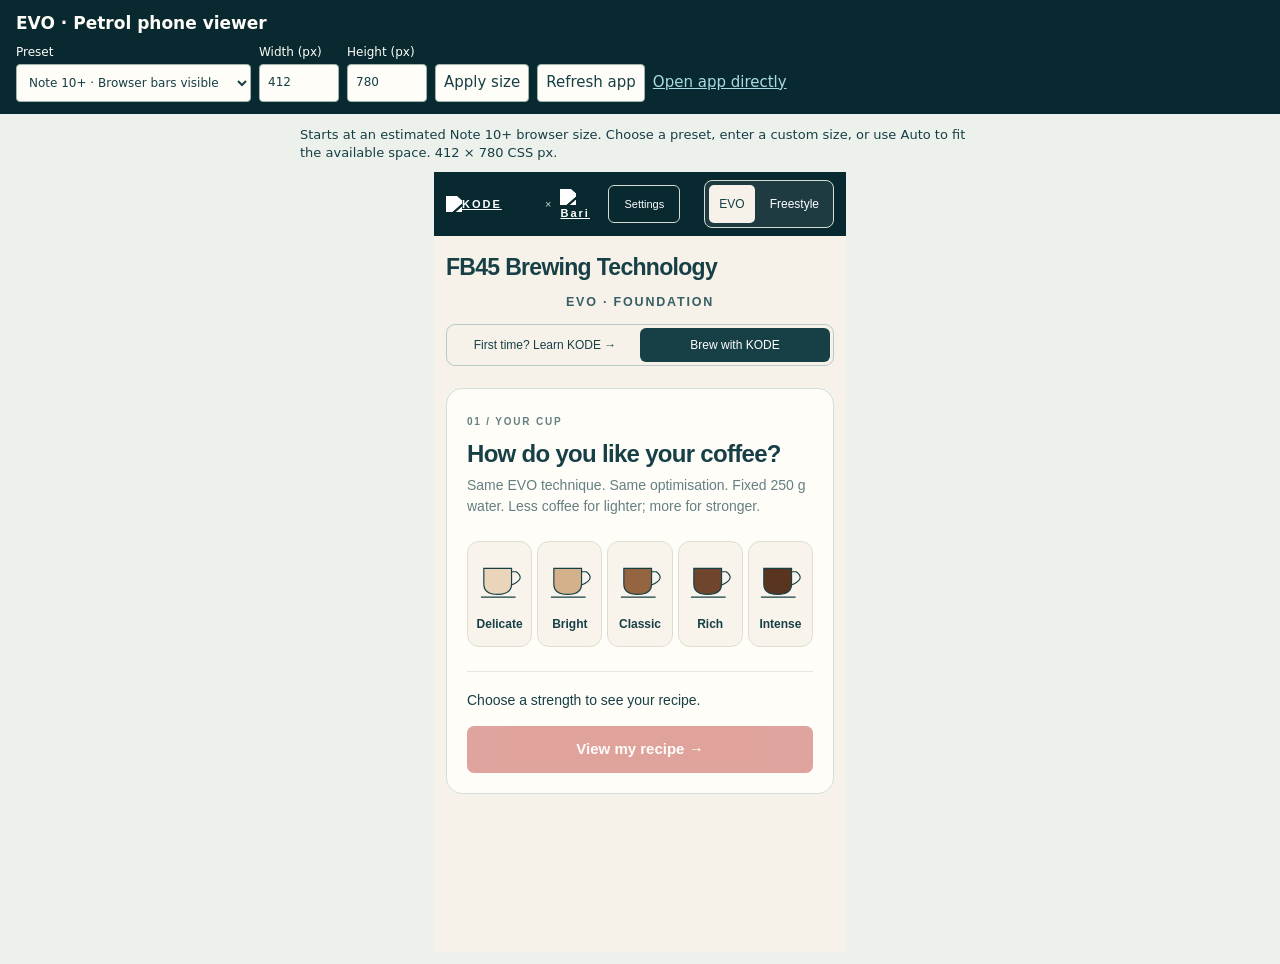
==== petrol-mobile.html @ 860b9251 "Add a Note 10+ phone viewer for the EVO Petrol Preview" ====
<!doctype html>
<html lang="en">
<meta charset="utf-8">
<meta name="viewport" content="width=device-width,initial-scale=1">
<title>EVO · Petrol phone viewer</title>
<style>
*{box-sizing:border-box}body{margin:0;background:#edf1eb;color:#173f46;font:15px/1.4 system-ui,sans-serif}
header{position:sticky;top:0;z-index:1;background:#08292f;color:#fffdf7;padding:12px 16px}
h1{font-size:17px;margin:0 0 8px}form{display:flex;gap:8px;align-items:end;flex-wrap:wrap}
label{display:grid;gap:3px;font-size:12px}input,button,select{font:inherit;min-height:38px;padding:5px 8px;border:1px solid #9fb4ac;border-radius:4px;color:#173f46;background:#fffdf7}
header a{color:#a9dbe5;padding-block:9px}input{width:80px}button{cursor:pointer}main{padding:12px}
p{max-width:680px;margin:0 auto 10px;font-size:13px}
#stage{margin:auto;position:relative}iframe{display:block;position:absolute;inset:0;border:0;background:white;transform-origin:top left}
</style>
<header>
<h1>EVO · Petrol phone viewer</h1>
<form>
<label>Preset<select id="preset"><option value="auto">Auto · Fit available screen</option><option value="412,780" selected>Note 10+ · Browser bars visible</option><option value="412,869">Note 10+ · Full height reference</option><option value="412,720">Note 10+ · Shorter browser view</option><option value="360,740">Smaller Android browser</option><option value="custom">Custom size</option></select></label>
<label>Width (px)<input id="width" type="number" min="280" max="1600" value="412" required></label>
<label>Height (px)<input id="height" type="number" min="360" max="1600" value="780" required></label>
<button type="submit">Apply size</button><button id="refresh" type="button">Refresh app</button><a href="petrol-preview.html?viewer=1">Open app directly</a>
</form>
</header>
<main>
<p>Starts at an estimated Note 10+ browser size. Choose a preset, enter a custom size, or use Auto to fit the available space. <span id="status" aria-live="polite"></span></p>
<div id="stage"><iframe title="Live EVO Petrol Preview" src="petrol-preview.html?viewer=1"></iframe></div>
</main>
<script>
const form=document.querySelector('form'), preset=document.querySelector('#preset');
const width=document.querySelector('#width'), height=document.querySelector('#height');
const stage=document.querySelector('#stage'), app=stage.querySelector('iframe');
const main=document.querySelector('main'), header=document.querySelector('header');
const status=document.querySelector('#status');
let viewWidth=412, viewHeight=780;
function render(){
 const availableWidth=Math.max(1,main.clientWidth-24);
 if(preset.value==='auto'){
  viewWidth=availableWidth;
  viewHeight=Math.max(1,Math.floor((window.visualViewport?.height??window.innerHeight)-header.offsetHeight-status.parentElement.offsetHeight-34));
  width.value=viewWidth;
  height.value=viewHeight;
 }
 const scale=Math.min(1,availableWidth/viewWidth);
 stage.style.width=viewWidth*scale+'px';
 stage.style.height=viewHeight*scale+'px';
 app.style.width=viewWidth+'px';
 app.style.height=viewHeight+'px';
 app.style.transform='scale('+scale+')';
 document.querySelector('#status').textContent=viewWidth+' × '+viewHeight+' CSS px.';
}
form.onsubmit=event=>{event.preventDefault();viewWidth=width.valueAsNumber;viewHeight=height.valueAsNumber;render();};
preset.onchange=()=>{if(preset.value==='auto'){render();return;}if(preset.value==='custom'){width.focus();return;}[width.value,height.value]=preset.value.split(',');form.requestSubmit();};
for(const input of [width,height]) input.oninput=()=>{preset.value='custom';};
document.querySelector('#refresh').onclick=()=>app.contentWindow.location.reload();
window.addEventListener('resize',render);
window.visualViewport?.addEventListener('resize',render);
new ResizeObserver(render).observe(header);
render();
</script>
</html>
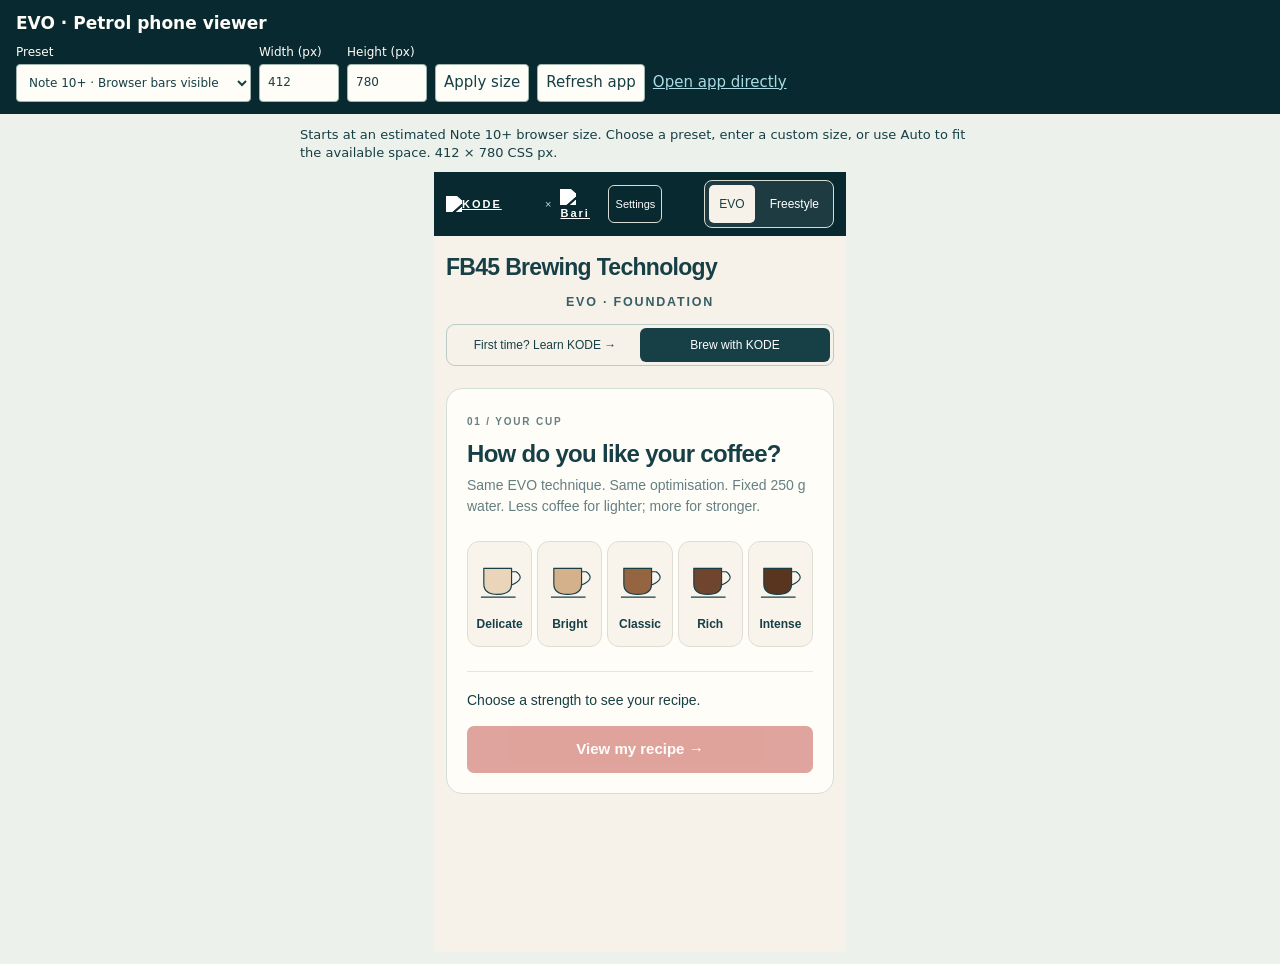
==== commit 9e7e4f2d: "Extend the petrol background to the bottom of Home" ====
--- a/petrol-mobile.html
+++ b/petrol-mobile.html
@@ -18,12 +18,12 @@
 <label>Preset<select id="preset"><option value="auto">Auto · Fit available screen</option><option value="412,780" selected>Note 10+ · Browser bars visible</option><option value="412,869">Note 10+ · Full height reference</option><option value="412,720">Note 10+ · Shorter browser view</option><option value="360,740">Smaller Android browser</option><option value="custom">Custom size</option></select></label>
 <label>Width (px)<input id="width" type="number" min="280" max="1600" value="412" required></label>
 <label>Height (px)<input id="height" type="number" min="360" max="1600" value="780" required></label>
-<button type="submit">Apply size</button><button id="refresh" type="button">Refresh app</button><a href="petrol-preview.html?viewer=1">Open app directly</a>
+<button type="submit">Apply size</button><button id="refresh" type="button">Refresh app</button><a href="petrol-preview.html?viewer=16">Open app directly</a>
 </form>
 </header>
 <main>
 <p>Starts at an estimated Note 10+ browser size. Choose a preset, enter a custom size, or use Auto to fit the available space. <span id="status" aria-live="polite"></span></p>
-<div id="stage"><iframe title="Live EVO Petrol Preview" src="petrol-preview.html?viewer=1"></iframe></div>
+<div id="stage"><iframe title="Live EVO Petrol Preview" src="petrol-preview.html?viewer=16"></iframe></div>
 </main>
 <script>
 const form=document.querySelector('form'), preset=document.querySelector('#preset');
